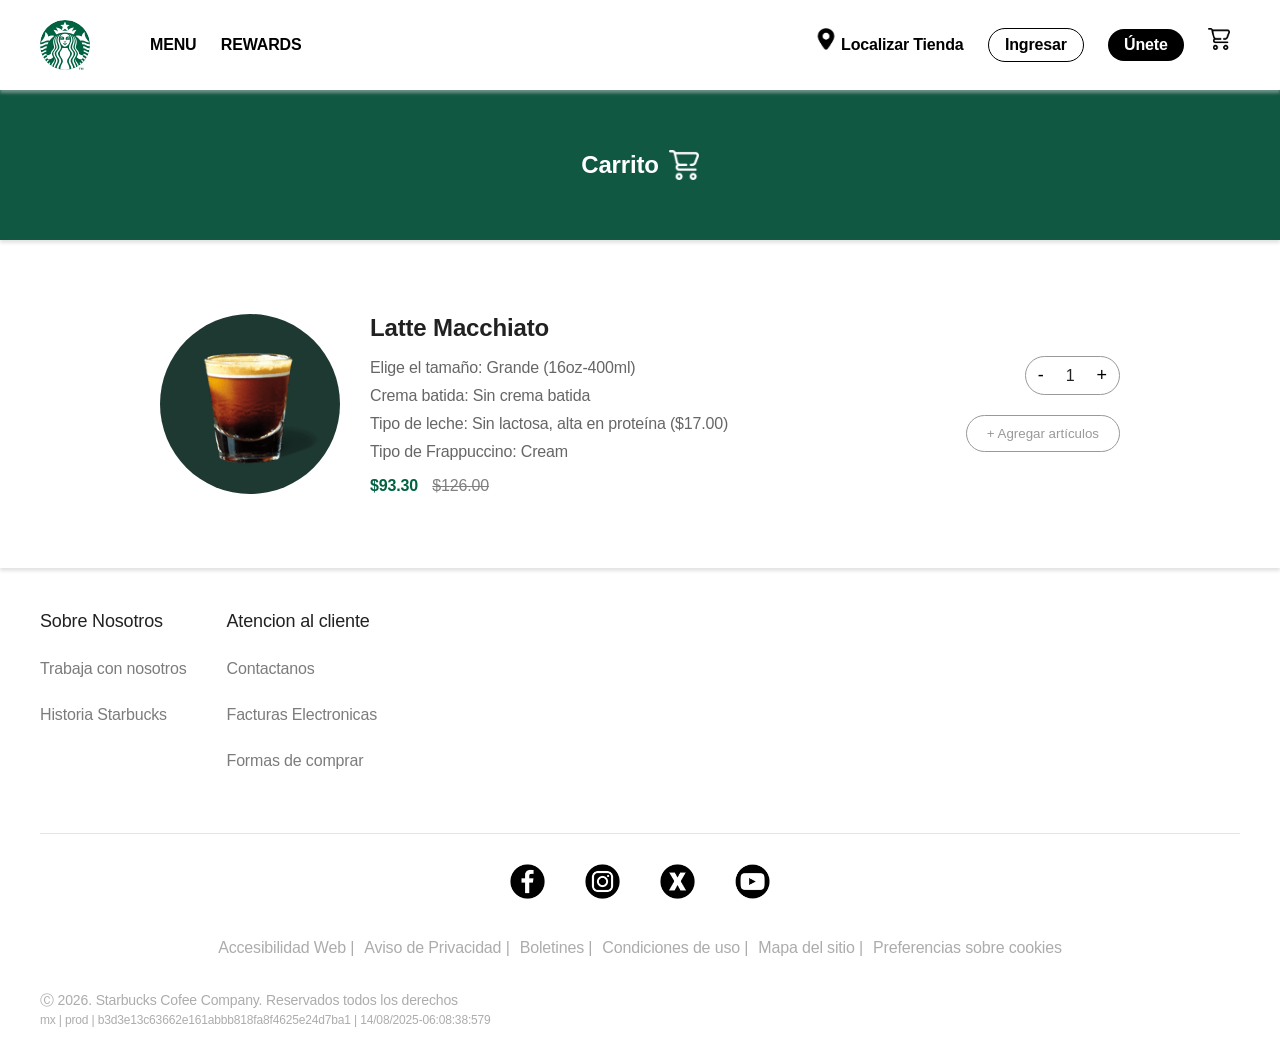
==== carrito.html @ e238e29e "v1.0" ====
<!DOCTYPE html>
<html lang="es">
<head>
    <link rel="stylesheet" href="css/estilos.css">
    <link rel="stylesheet" href="css/carrito.css">
    <link rel="shortcut icon" href="css/logo.svg">
    <meta charset="UTF-8">
    <meta name="viewport" content="width=device-width, initial-scale=1.0">
    <title>Starbucks</title>
</head>
<body>
    <header class="caja"> <!--navegador-->
        <div class="cont">
            <div class="logo-header">
                <a href="index.html" class="logo">logo</a>
                <div class="main-menu">
                    <div class="menu"> <!-- parte de la izquierda -->
                        <a class="nav-a parte-izq" href="menu.html">MENU</a>
                        <a class="nav-a parte-izq" href="#">REWARDS</a>
                    </div>
                    <div class="menu"> <!-- parte de la derecha -->
                        <a class="nav-a" href="#"><img src="icons/maps.png"> Localizar Tienda</a>
                        <a class="btn-w" href="login.html" id="login_link">Ingresar</a>
                        <a class="btn-w" href="#" id="logout_link" onclick="logout()" style="display: none;">Cerrar sesion</a>
                        <a class="btn-b" href="#">Únete</a>
                        <a class="nav-a" href="carrito.html"><img src="icons/carrito.png"></a>
                    </div>
                </div>
            </div>
        </div>
    </header>
    <section class="barra-ver">
        <h2>Carrito</h2><img class="img-t" src="icons/carrito2.png">
    </section>
    <main class="caja">
        <div class="cont">
            <div class="prod">
                <div class="circulo">
                    <img src="img/Espresso.png">
                </div>
                <div class="info">
                    <h2>Latte Macchiato</h2>
                    <p>Elige el tamaño: Grande (16oz-400ml)</p>
                    <p>Crema batida: Sin crema batida</p>
                    <p>Tipo de leche: Sin lactosa, alta en proteína ($17.00)</p>
                    <p>Tipo de Frappuccino: Cream</p>
                    <div class="precio">
                        <span class="nuevo">$93.30</span>
                        <span class="viejo">$126.00</span>
                    </div>
                </div>
                <div class="controles">
                    <div class="cant">
                        <button>-</button>
                        <span>1</span>
                        <button>+</button>
                    </div>
                    <button class="agregar">+ Agregar artículos</button>
                </div>
            </div>
        </div>
        <script src="js/log_user.js"></script>
    </main>
    <footer class="caja">
        <div class="cont">
            <div class="sobre-nos"> <!--sobre nosotros-->
                <div class="sobre-cont">
                    <div class="sobre-titulo">
                        <h2>Sobre Nosotros</h2>
                    </div>
                    <div class="sobre-text">
                        <ul>
                            <li><a href="#">Trabaja con nosotros</a></li>
                            <li><a href="#">Historia Starbucks</a></li>
                        </ul>
                    </div>
                </div>
                <div class="sobre-cont">
                    <div class="sobre-titulo">
                        <h2>Atencion al cliente</h2>
                    </div>
                    <div class="sobre-text">
                        <ul>
                            <li><a href="#">Contactanos</a></li>
                            <li><a href="#">Facturas Electronicas</a></li>
                            <li><a href="#">Formas de comprar</a></li>
                        </ul>
                    </div>
                </div>
            </div>
            <hr>
            <div class="mas redes"> <!--redes sociales-->
                <ul>
                    <li><a href="#"><img src="icons/face.png"></a></li>
                    <li><a href="#"><img src="icons/insta.png"></a></li>
                    <li><a href="#"><img src="icons/x.png"></a></li>
                    <li><a href="#"><img src="icons/you.png"></a></li>
                </ul>
            </div>
            <div class="mas"> <!--mas botones-->
                <ul>
                    <li><a href="#">Accesibilidad Web |</a></li>
                    <li><a href="#">Aviso de Privacidad |</a></li>
                    <li><a href="#">Boletines |</a></li>
                    <li><a href="#">Condiciones de uso |</a></li>
                    <li><a href="#">Mapa del sitio |</a></li>
                    <li><a href="#">Preferencias sobre cookies</a></li>
                </ul>   
            </div>
            <i class="fi fi-brands-instagram"></i>
            <div class="fin">
                <h3>Ⓒ 2026. Starbucks Cofee Company. Reservados todos los derechos</h3>
                <h4>mx | prod | b3d3e13c63662e161abbb818fa8f4625e24d7ba1 | 14/08/2025-06:08:38:579</h4>
            </div>
        </div>
    </footer>
</body>
</html>
---- css/estilos.css ----
/* ------------------------------------------------------------- global ------------------------------------------------------------- */
* {
    margin: 0;
    box-sizing: border-box;
}

body {
    background-color: #fff;
    color: rgba(0, 0, 0, .87);
    font-family: SoDo Sans, Helvetica, Arial, sans-serif;
    font-weight: 400;
    font-size: 1rem;
    line-height: 1.5;
    letter-spacing: -.01em;
    min-width: 350px;
    margin: 0;
}

footer, header {
    display: block;
}

a {
    color: #007bff;
    text-decoration: none;
    background-color: transparent;
    cursor: pointer;
}

header, main, footer {
    padding-bottom: 20px;
    display: flex;
    justify-content: center;
    align-items: center;
}

.caja {
    box-shadow: 0 3px 3px rgba(202, 202, 202, 0.5);
    top: 0;
    left: 0;
    position: relative;
    width: 100%;
}

.cont {
    width: 100%;
    margin-top: 20px;
    padding-left: 20px;
    padding-right: 20px;
    max-width: 1240px;
}

/* ------------------------------------------------------------- header ------------------------------------------------------------- */
.logo-header {
    align-items: center;
    display: grid;
    grid-template-columns: 60px 1fr;
    grid-gap: 40px;
    gap: 40px;
    justify-content: space-between;
}

a.logo {
    background-image: url("logo.svg");
    background-color: transparent;
    background-repeat: no-repeat;
    text-indent: -9999em;
    background-position: 0 0;
    background-size: cover;
    display: block;
    height: 50px;
    width: 50px;
}

.main-menu {
    display: flex;
    justify-content: space-between;
    align-items: center;
}

.menu a {
    margin: 0 10px;
    text-decoration: none;
}

.nav-a {
    color: black;
    font-size: 16px;
    font-weight: 700;
}

.nav-a img {
    object-fit: cover;
    height: 22px;
    width: 22px;
}

.nav-a.parte-izq:hover {
    color: #115842;
}

.btn-w { /* boton blanco */
    display: inline-block;
    padding: 4px 16px 4px;
    background-color: #ffffff;
    color: black;
    text-decoration: none;
    border: 1px solid black;
    font-weight: bold;
    border-radius: 25px;
}

.btn-b { /* boton negro */
    display: inline-block;
    padding: 4px 16px 4px;
    background-color: black;
    color: white;
    text-decoration: none;
    font-weight: bold;
    border-radius: 25px;
}

/* ------------------------------------------------------------- pagina principal ------------------------------------------------------------- */
.cont-main {
    width: 100%;
    margin-top: 3px;
    padding-left: 20px;
    padding-right: 20px;
    max-width: 1450px;
}

.card {
    display: flex;
    align-items: center;
    justify-content: space-between;
    margin-bottom: 25px;
    background: white;
}

.card.reverse { /*tarjeta inversa*/
  flex-direction: row-reverse;
}

#card1{
    background-color: #f7f0e4;
    color: #00754a;
}

#card2{
    background-color: #d1d1aa;
    color: #32462f;
}

#card3{
    background-color: #32462f;
    color: #d1d1aa;
}

#card4{
    background-color: #00754a;
    color: #d1d1aa;
}

#card5{
    background-color: #00754a;
    color: #d1d1aa;
}

#card6{
    background-color: #f7f0e4;
    color: #32462f;
}

.img {
    max-width: 50%;
    height: 100%;
    display: flex;
}

.img img {
    width: 100%;
    object-fit: contain;
}

.text-cont {
    max-width: 50%;
    width: 100%;
    justify-items: center;
}

.text {
    flex: 1;
    padding: 0 20px;
    justify-items: center;
    text-align: center;
    width: 85%;
}

.text h2 {
    margin-bottom: 30px;
    font-size: 30px;
    font-weight: bold;
}

.text p {
    font-size: 20px;
}

.text a {
    margin-top: 30px;
    display: inline-block;
    padding: 4px 16px 4px;
    background-color: #f7f0e4;
    color: #00754a;
    text-decoration: none;
    border: 1px solid #00754a;
    font-weight: bold;
    border-radius: 25px;
}

.btn-v { /*boton verde*/
    margin-top: 30px;
    display: inline-block;
    padding: 4px 16px 4px;
    background-color: transparent;
    color: #d1d1aa;
    text-decoration: none;
    border: 1px solid #d1d1aa;
    font-weight: bold;
    border-radius: 25px;
}

.btn-c { /*boton claro*/
    margin-top: 30px;
    display: inline-block;
    padding: 4px 16px 4px;
    background-color: transparent;
    color: #32462f;
    text-decoration: none;
    border: 1px solid #32462f;
    font-weight: bold;
    border-radius: 25px;
}

.cont-card {
    display: grid;
    grid-template-columns: 49% 49%;
    gap: 28px;
    height: 580px;
    margin-bottom: 30px;
}

.card-info {
    padding: 25px 25px 30px;
    text-align: center;
}

.borde {
    border: 10px solid currentColor;
    padding: 75px 20px;
    margin-bottom: 95px;
}

#borde1{
    color: white;
}

#borde2{
    color: #00754a;
}

.card-info h2 {
    font-size: 50px;
}

.card-info h2 strong {
    font-size: 50px;
}

.card-info p {
    font-size: 20px;
}

/* ------------------------------------------------------------- footer ------------------------------------------------------------- */
.sobre-nos {
    display: flex;
    margin-bottom: 60px;
}

.sobre-cont {
    margin-bottom: 0;
    margin-right: 40px;
    margin-top: 20px;
    max-width: 190px;
}

.sobre-cont ul {
    list-style: none;
    padding: 0;
}

.sobre-titulo h2 {
    font-size: 18px;
    font-weight: 200;
    color: #212121;
}

.sobre-text ul li{
    font-size: 16px;
    text-decoration: none;
    margin-top: 22px;
}

.sobre-text ul li a {
    color: #7c7c7c;
}

.sobre-text ul li a:hover {
    color: #212121;
}

hr { /*esto es la ralla que casi no se ve*/
    border: none;
    height: 1px;
    background-color: #e4e4e4;
    margin: 20px 0;
}

.mas {
    margin: 30px 0 30px;
}

.mas ul {
    display: flex;              
    justify-content: center;   
    list-style: none;          
    padding: 0;
    margin: 0 0 20px 0;
}

.mas a img { /*esto es para las imagenes de redes sociales*/
    height: 35px;
    width: 35px;
    object-fit: cover;
    transition: 0.1s ease;
}

.mas a img:hover {
    opacity: 0.8;
    border-radius: 25px;
    transform: translateY(-3px);
}

.mas.redes li {
    margin: 0 20px;
}

.mas li {
    margin: 0 5px;   /*espacio entre los links de la parte de abajo*/
}

.mas li a {
    font-size: 16px;
    color: #acacac;
}

.mas li a:hover {
    color: #8a8a8a;
}

.fin {
    font-size: 12px;
    color: #acacac;
    justify-items: center;
}

h3, h4 {
    font-weight: lighter;
}
---- css/carrito.css ----
.barra-ver {
	background-color: #115842;
	height: 150px;
	display: flex;
	justify-content: center;
	align-items: center;
	box-shadow: 0 3px 3px rgba(202, 202, 202, 0.5);
	font-weight: 600;
	color: white;
}

.img-t {
    margin-left: 10px;
    object-fit: cover;
    height: 30px;
    width: 30px;
}

.prod {
    display: flex;
    align-items: center;
    gap: 30px;
    width: 80%;
    margin: 50px auto;
}

.circulo {
    width: 180px;
    height: 180px;
    background: #1e3932;
    border-radius: 50%;
    display: flex;
    align-items: center;
    justify-content: center;
}

.circulo img {
    width: 160px;
    border-radius: 50%;
}

.info {
    flex: 1;
}

.info h2 {
    margin-bottom: 10px;
}

.info p {
    color: #666;
    margin: 4px 0;
}

.precio {
    margin-top: 10px;
}

.nuevo {
    color: #006241;
    font-weight: bold;
    margin-right: 10px;
}

.viejo {
    text-decoration: line-through;
    color: gray;
}

.controles {
    display: flex;
    flex-direction: column;
    align-items: flex-end;
    gap: 20px;
}

.cant { /*cantidad*/
    display: flex;
    align-items: center;
    border: 1px solid #999;
    border-radius: 20px;
    overflow: hidden;
}

.cant button {
    background: none;
    border: none;
    padding: 8px 12px;
    cursor: pointer;
    font-size: 18px;
}

.cant span {
    padding: 0 10px;
}

.agregar {
    padding: 10px 20px;
    border-radius: 20px;
    border: 1px solid #999;
    background: none;
    color: #999;
    transition: 0.3s ease;
}

.agregar:hover {
    background: #006241;
    color: white;
    cursor: pointer;
}
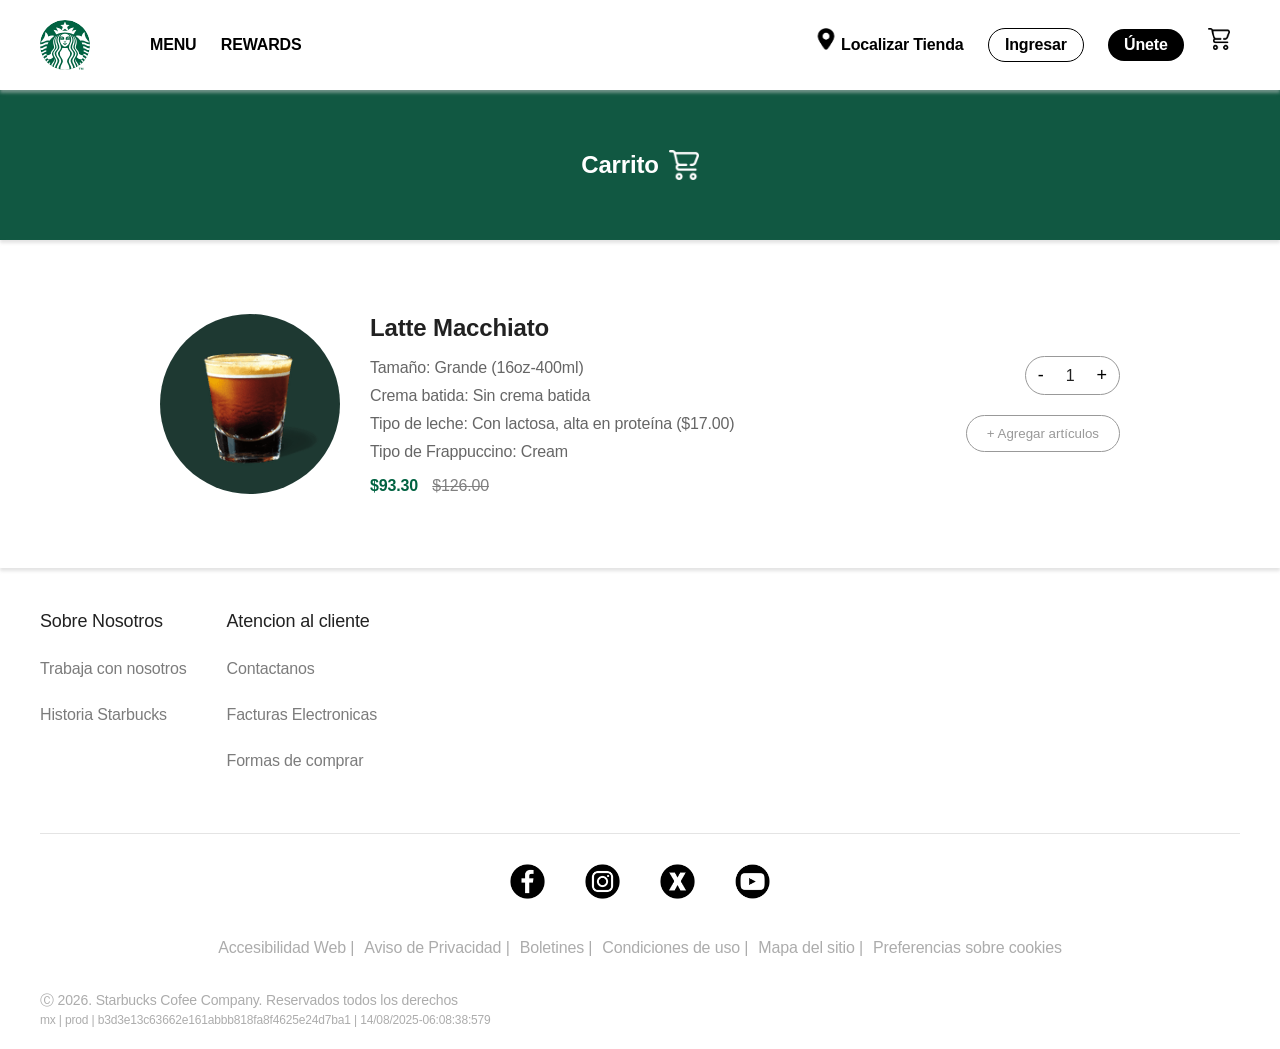
==== commit a5bfe640: "v1.1" ====
--- a/carrito.html
+++ b/carrito.html
@@ -40,9 +40,9 @@
                 </div>
                 <div class="info">
                     <h2>Latte Macchiato</h2>
-                    <p>Elige el tamaño: Grande (16oz-400ml)</p>
+                    <p>Tamaño: Grande (16oz-400ml)</p>
                     <p>Crema batida: Sin crema batida</p>
-                    <p>Tipo de leche: Sin lactosa, alta en proteína ($17.00)</p>
+                    <p>Tipo de leche: Con lactosa, alta en proteína ($17.00)</p>
                     <p>Tipo de Frappuccino: Cream</p>
                     <div class="precio">
                         <span class="nuevo">$93.30</span>
